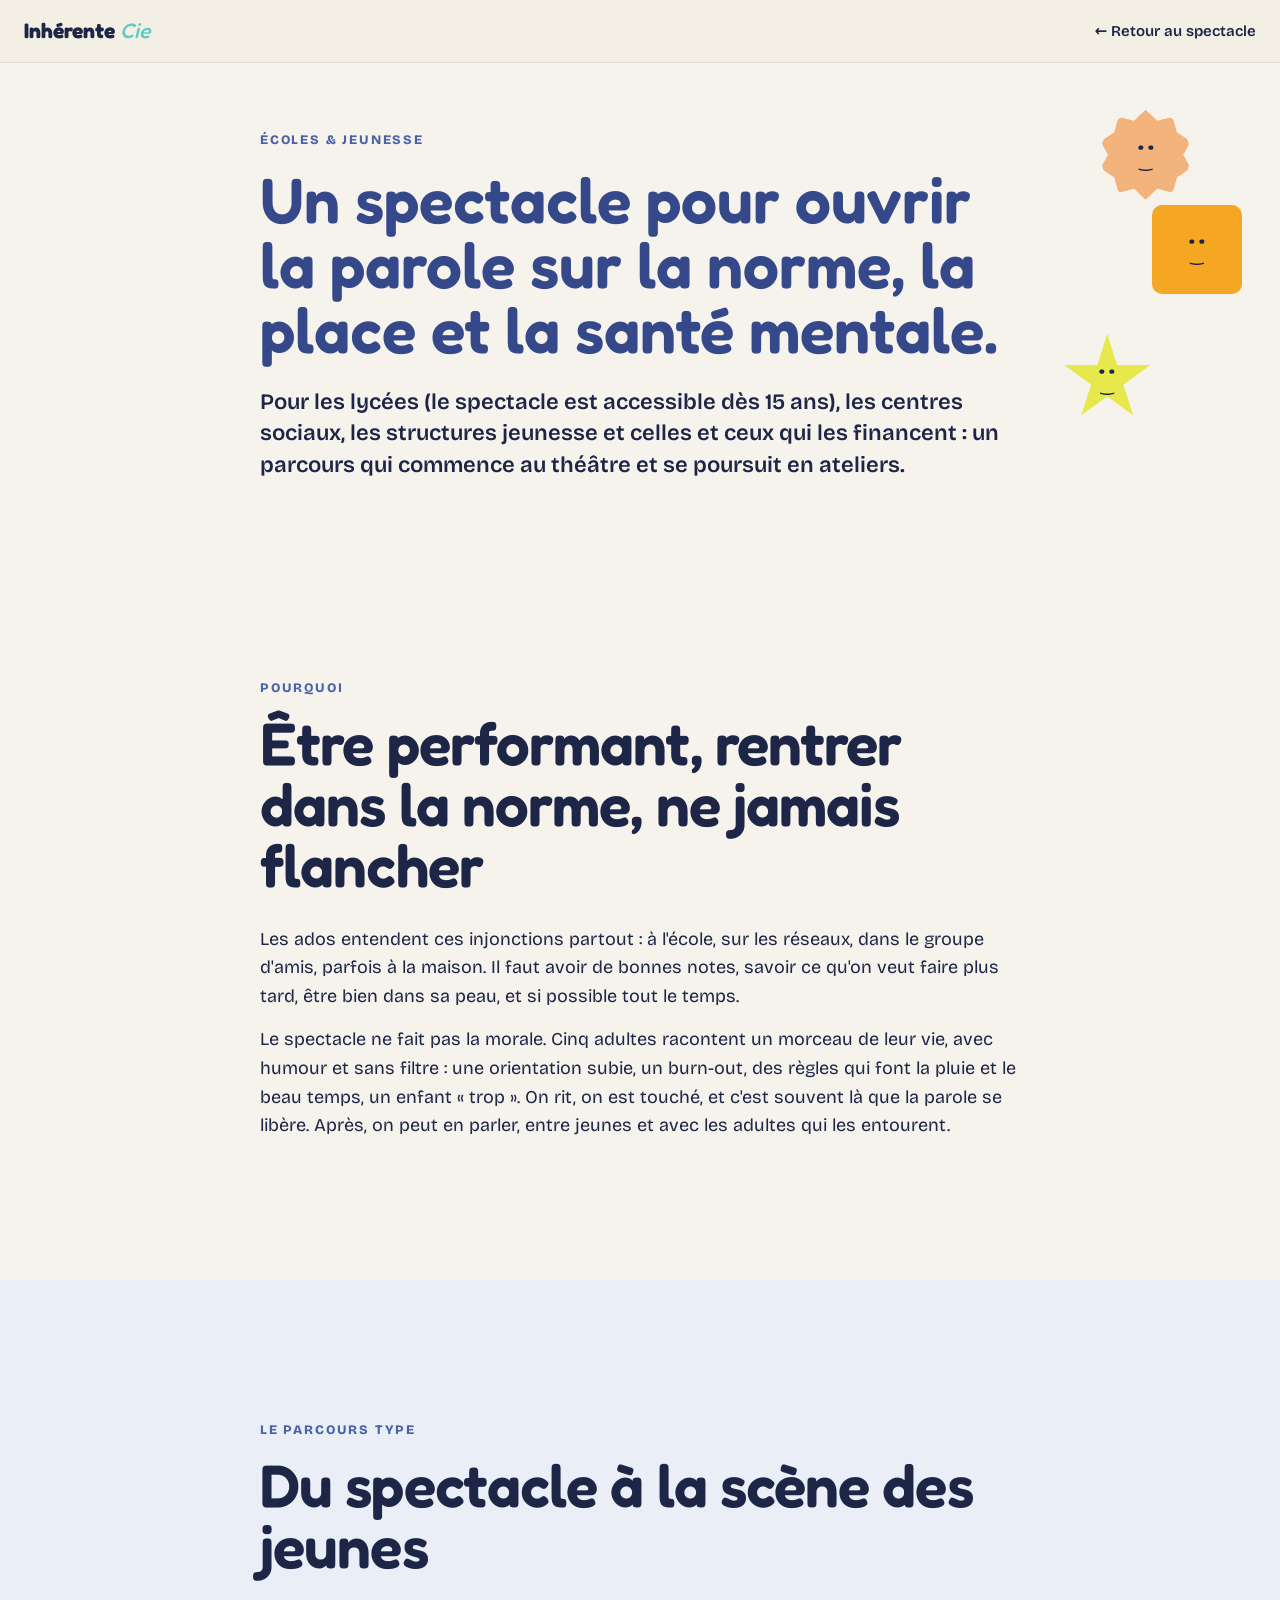
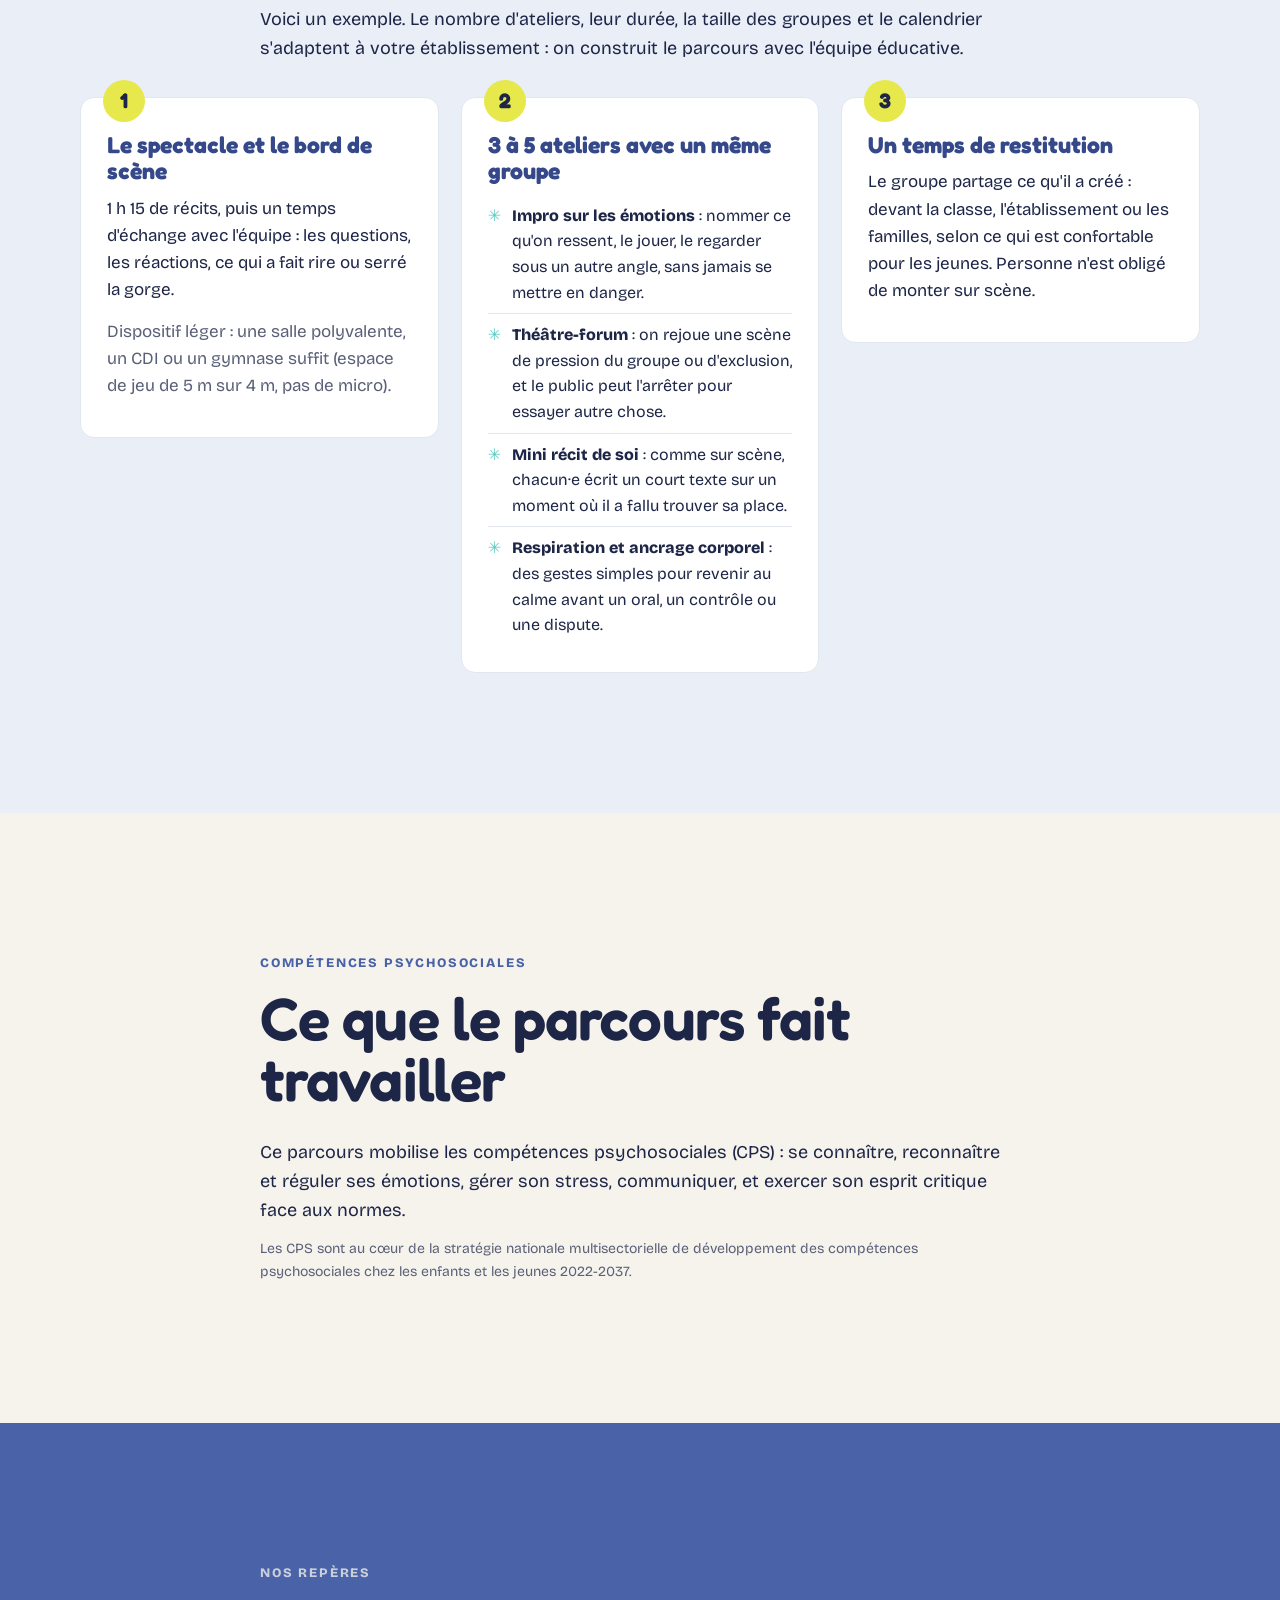
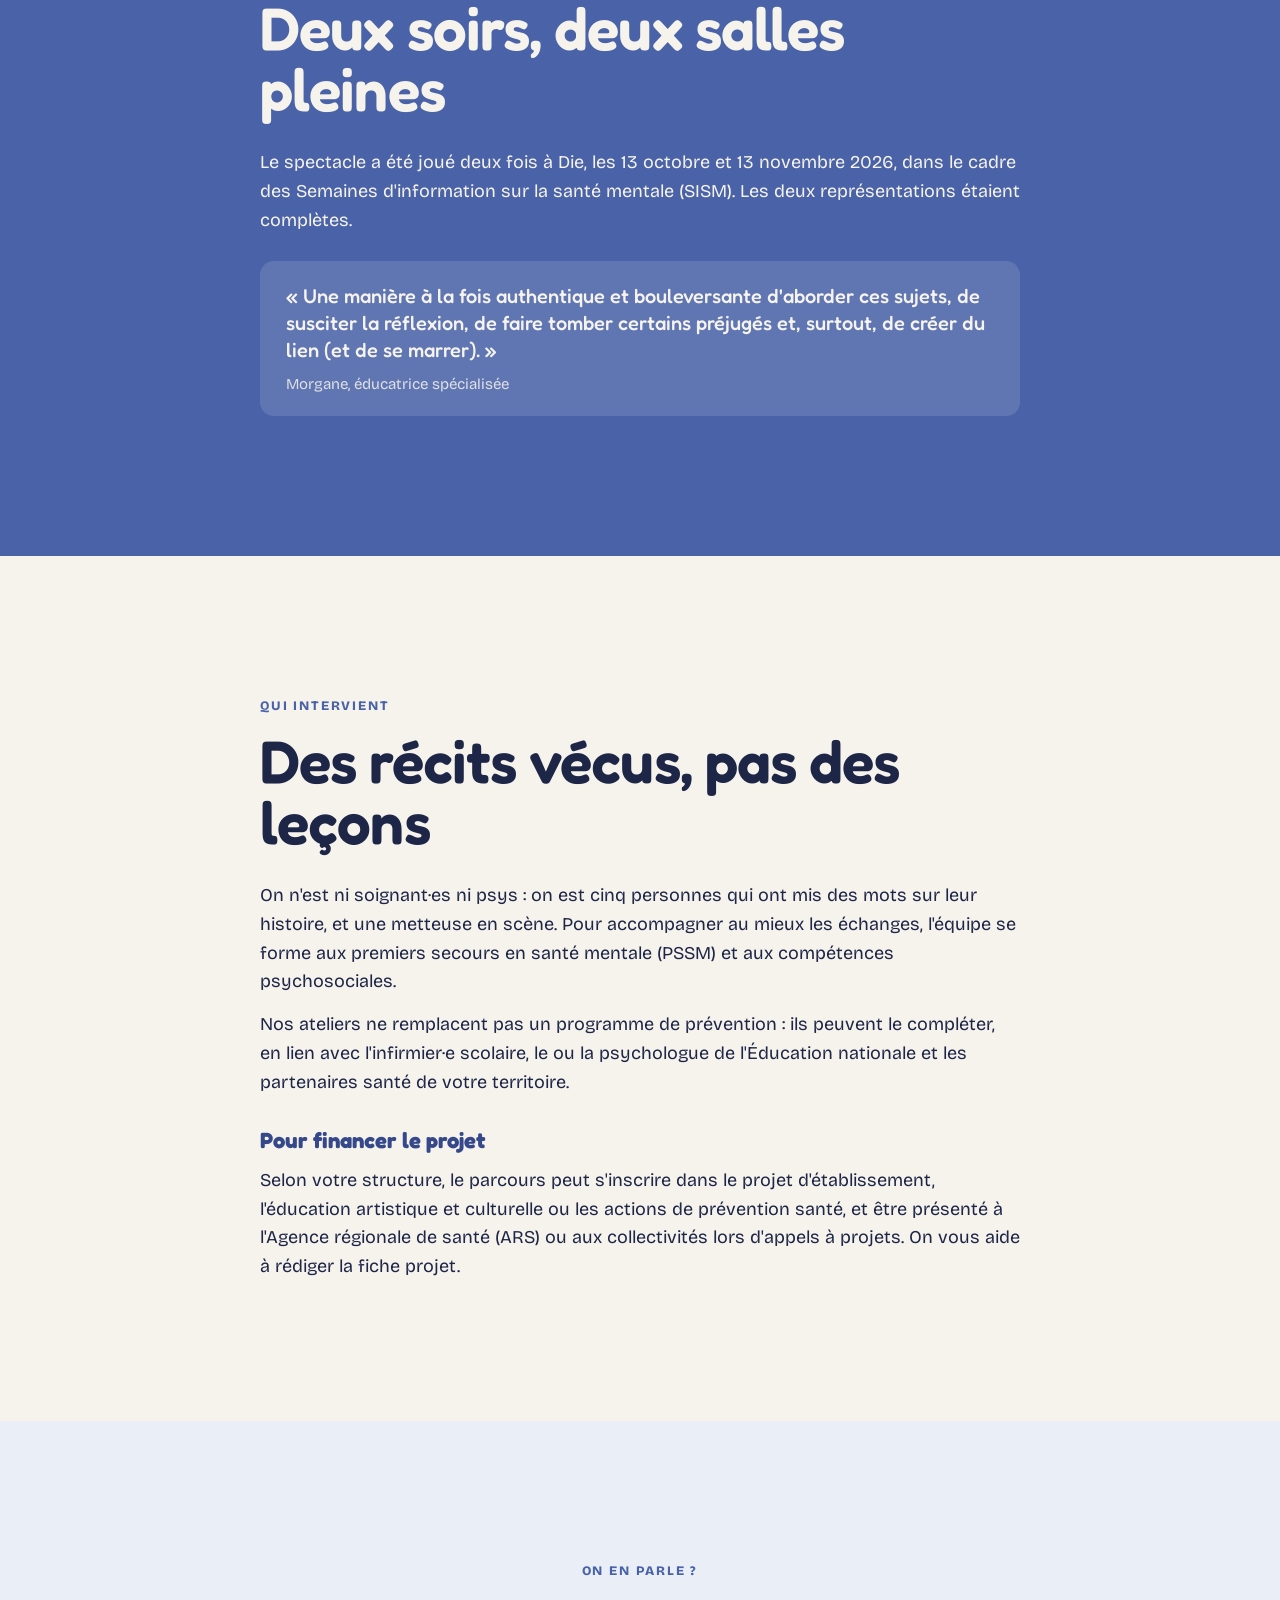
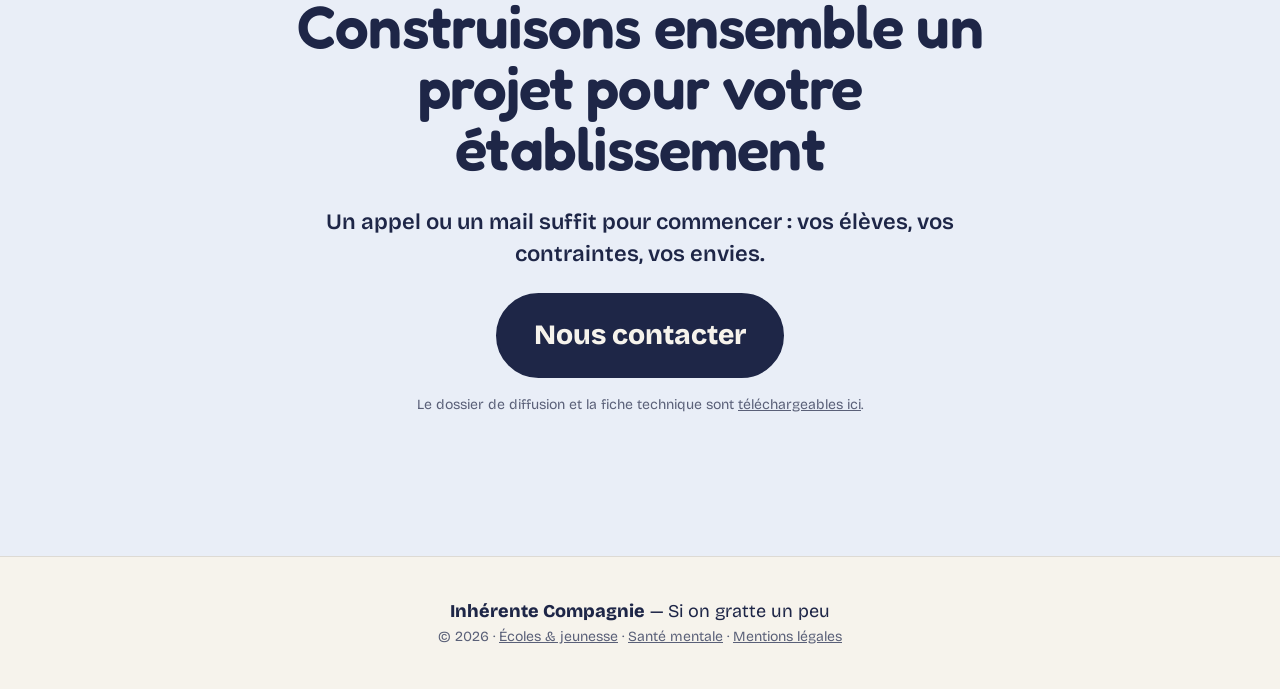
==== ecoles-jeunesse.html @ a61a8881 "Page Écoles & jeunesse : parcours spectacle + ateliers, liens dans le menu, le pied de page et la se" ====
<!DOCTYPE html>
<html lang="fr">
<head>
  <meta charset="utf-8">
  <meta name="viewport" content="width=device-width, initial-scale=1">
  <title>Écoles &amp; jeunesse : spectacle et ateliers sur la norme et la santé mentale · Si on gratte un peu</title>
  <meta name="description" content="Pour les lycées, centres sociaux et structures jeunesse : le spectacle « Si on gratte un peu » (dès 15 ans) suivi d'ateliers d'impro, de théâtre-forum, d'écriture et d'ancrage corporel, autour de la norme, de la place et de la santé mentale. Un parcours modulable qui mobilise les compétences psychosociales.">
  <link rel="canonical" href="https://si-on-gratte-un-peu.nathanael-francisco.workers.dev/ecoles-jeunesse.html">
  <meta name="theme-color" content="#34488A">
  <link rel="icon" href="favicon.svg" type="image/svg+xml">
  <meta property="og:title" content="Écoles & jeunesse : un spectacle pour ouvrir la parole">
  <meta property="og:description" content="Spectacle + ateliers pour les lycées et les structures jeunesse, autour de la norme, de la place et de la santé mentale.">
  <meta property="og:image" content="https://si-on-gratte-un-peu.nathanael-francisco.workers.dev/og-image.jpg">
  <meta property="og:type" content="article">
  <link rel="stylesheet" href="style.css">
  <script type="application/ld+json">
{
 "@context": "https://schema.org",
 "@type": "WebPage",
 "name": "Écoles & jeunesse : un spectacle pour ouvrir la parole sur la norme, la place et la santé mentale",
 "url": "https://si-on-gratte-un-peu.nathanael-francisco.workers.dev/ecoles-jeunesse.html",
 "inLanguage": "fr",
 "dateModified": "2026-11-25",
 "audience": { "@type": "EducationalAudience", "educationalRole": "Établissements scolaires, structures jeunesse" },
 "about": ["Santé mentale des jeunes", "Compétences psychosociales", "Théâtre-forum", "Éducation artistique et culturelle"],
 "publisher": { "@type": "PerformingGroup", "name": "Inhérente Compagnie", "url": "https://si-on-gratte-un-peu.nathanael-francisco.workers.dev/" },
 "isPartOf": { "@type": "WebSite", "name": "Si on gratte un peu", "url": "https://si-on-gratte-un-peu.nathanael-francisco.workers.dev/" }
}
  </script>
</head>
<body>

<header class="nav">
  <a href="index.html" class="nav__logo">Inhérente <em>Cie</em></a>
  <a href="index.html" class="nav__back">← Retour au spectacle</a>
</header>

<main class="sm">

  <section class="sm-hero ej-hero">
    <div class="shapes" aria-hidden="true">
      <span class="shape shape--flower"></span>
      <span class="shape shape--star"></span>
      <span class="shape shape--square"></span>
    </div>
    <div class="wrap narrow">
      <p class="kicker">Écoles &amp; jeunesse</p>
      <h1>Un spectacle pour ouvrir la parole sur la norme, la place et la santé mentale.</h1>
      <p class="lead">Pour les lycées (le spectacle est accessible dès 15 ans), les centres sociaux, les structures jeunesse et celles et ceux qui les financent : un parcours qui commence au théâtre et se poursuit en ateliers.</p>
    </div>
  </section>

  <!-- POURQUOI -->
  <section class="section">
    <div class="wrap narrow">
      <p class="kicker">Pourquoi</p>
      <h2>Être performant, rentrer dans la norme, ne jamais flancher</h2>
      <p>Les ados entendent ces injonctions partout : à l'école, sur les réseaux, dans le groupe d'amis, parfois à la maison. Il faut avoir de bonnes notes, savoir ce qu'on veut faire plus tard, être bien dans sa peau, et si possible tout le temps.</p>
      <p>Le spectacle ne fait pas la morale. Cinq adultes racontent un morceau de leur vie, avec humour et sans filtre : une orientation subie, un burn-out, des règles qui font la pluie et le beau temps, un enfant « trop ». On rit, on est touché, et c'est souvent là que la parole se libère. Après, on peut en parler, entre jeunes et avec les adultes qui les entourent.</p>
    </div>
  </section>

  <!-- PARCOURS -->
  <section class="section section--paper">
    <div class="wrap">
      <div class="narrow" style="margin:0 auto">
        <p class="kicker">Le parcours type</p>
        <h2>Du spectacle à la scène des jeunes</h2>
        <p>Voici un exemple. Le nombre d'ateliers, leur durée, la taille des groupes et le calendrier s'adaptent à votre établissement : on construit le parcours avec l'équipe éducative.</p>
      </div>
      <div class="ej-steps">
        <article class="sm-card ej-step">
          <span class="ej-num">1</span>
          <h3>Le spectacle et le bord de scène</h3>
          <p>1 h 15 de récits, puis un temps d'échange avec l'équipe : les questions, les réactions, ce qui a fait rire ou serré la gorge.</p>
          <p class="sm-small">Dispositif léger : une salle polyvalente, un CDI ou un gymnase suffit (espace de jeu de 5 m sur 4 m, pas de micro).</p>
        </article>
        <article class="sm-card ej-step">
          <span class="ej-num">2</span>
          <h3>3 à 5 ateliers avec un même groupe</h3>
          <ul class="ej-list">
            <li><strong>Impro sur les émotions</strong> : nommer ce qu'on ressent, le jouer, le regarder sous un autre angle, sans jamais se mettre en danger.</li>
            <li><strong>Théâtre-forum</strong> : on rejoue une scène de pression du groupe ou d'exclusion, et le public peut l'arrêter pour essayer autre chose.</li>
            <li><strong>Mini récit de soi</strong> : comme sur scène, chacun·e écrit un court texte sur un moment où il a fallu trouver sa place.</li>
            <li><strong>Respiration et ancrage corporel</strong> : des gestes simples pour revenir au calme avant un oral, un contrôle ou une dispute.</li>
          </ul>
        </article>
        <article class="sm-card ej-step">
          <span class="ej-num">3</span>
          <h3>Un temps de restitution</h3>
          <p>Le groupe partage ce qu'il a créé : devant la classe, l'établissement ou les familles, selon ce qui est confortable pour les jeunes. Personne n'est obligé de monter sur scène.</p>
        </article>
      </div>
    </div>
  </section>

  <!-- CPS -->
  <section class="section">
    <div class="wrap narrow">
      <p class="kicker">Compétences psychosociales</p>
      <h2>Ce que le parcours fait travailler</h2>
      <p>Ce parcours mobilise les compétences psychosociales (CPS) : se connaître, reconnaître et réguler ses émotions, gérer son stress, communiquer, et exercer son esprit critique face aux normes.</p>
      <p class="sm-small">Les CPS sont au cœur de la stratégie nationale multisectorielle de développement des compétences psychosociales chez les enfants et les jeunes 2022-2037.</p>
    </div>
  </section>

  <!-- REPÈRES -->
  <section class="section section--blue">
    <div class="wrap narrow">
      <p class="kicker">Nos repères</p>
      <h2>Deux soirs, deux salles pleines</h2>
      <p>Le spectacle a été joué deux fois à Die, les 13 octobre et 13 novembre 2026, dans le cadre des Semaines d'information sur la santé mentale (SISM). Les deux représentations étaient complètes.</p>
      <blockquote class="ej-quote">« Une manière à la fois authentique et bouleversante d'aborder ces sujets, de susciter la réflexion, de faire tomber certains préjugés et, surtout, de créer du lien (et de se marrer). »<cite>Morgane, éducatrice spécialisée</cite></blockquote>
    </div>
  </section>

  <!-- ÉQUIPE / FORMATIONS -->
  <section class="section">
    <div class="wrap narrow">
      <p class="kicker">Qui intervient</p>
      <h2>Des récits vécus, pas des leçons</h2>
      <p>On n'est ni soignant·es ni psys : on est cinq personnes qui ont mis des mots sur leur histoire, et une metteuse en scène. Pour accompagner au mieux les échanges, l'équipe se forme aux premiers secours en santé mentale (PSSM) et aux compétences psychosociales.</p>
      <p>Nos ateliers ne remplacent pas un programme de prévention : ils peuvent le compléter, en lien avec l'infirmier·e scolaire, le ou la psychologue de l'Éducation nationale et les partenaires santé de votre territoire.</p>
      <h3 class="ej-h3">Pour financer le projet</h3>
      <p>Selon votre structure, le parcours peut s'inscrire dans le projet d'établissement, l'éducation artistique et culturelle ou les actions de prévention santé, et être présenté à l'Agence régionale de santé (ARS) ou aux collectivités lors d'appels à projets. On vous aide à rédiger la fiche projet.</p>
    </div>
  </section>

  <!-- CTA -->
  <section class="section section--paper">
    <div class="wrap narrow center">
      <p class="kicker">On en parle ?</p>
      <h2>Construisons ensemble un projet pour votre établissement</h2>
      <p class="lead">Un appel ou un mail suffit pour commencer : vos élèves, vos contraintes, vos envies.</p>
      <a class="btn btn--big" href="index.html#contact">Nous contacter</a>
      <p class="sm-small">Le dossier de diffusion et la fiche technique sont <a href="index.html#pros">téléchargeables ici</a>.</p>
    </div>
  </section>

</main>

<footer class="footer">
  <p><strong>Inhérente Compagnie</strong> — Si on gratte un peu</p>
  <p class="footer__small">© 2026 · <a href="ecoles-jeunesse.html">Écoles &amp; jeunesse</a> · <a href="sante-mentale.html">Santé mentale</a> · <a href="mentions-legales.html">Mentions légales</a></p>
</footer>
<!-- Cloudflare Web Analytics --><script type='module' src='https://static.cloudflareinsights.com/beacon.min.js' data-cf-beacon='{"token": "e9c5924e8b8c4d1e94baeeb51bc5abc8"}'></script><!-- End Cloudflare Web Analytics -->
</body>
</html>
---- style.css ----
@font-face { font-family: "Fredoka"; src: url("fonts/fredoka-latin-500-normal.woff2") format("woff2"); font-weight: 500; font-display: swap; }
@font-face { font-family: "Fredoka"; src: url("fonts/fredoka-latin-600-normal.woff2") format("woff2"); font-weight: 600; font-display: swap; }
@font-face { font-family: "Fredoka"; src: url("fonts/fredoka-latin-700-normal.woff2") format("woff2"); font-weight: 700; font-display: swap; }
@font-face { font-family: "Bricolage Grotesque"; src: url("fonts/bricolage-grotesque-latin-400-normal.woff2") format("woff2"); font-weight: 400; font-display: swap; }
@font-face { font-family: "Bricolage Grotesque"; src: url("fonts/bricolage-grotesque-latin-600-normal.woff2") format("woff2"); font-weight: 600; font-display: swap; }
@font-face { font-family: "Bricolage Grotesque"; src: url("fonts/bricolage-grotesque-latin-800-normal.woff2") format("woff2"); font-weight: 800; font-display: swap; }

:root {
  --paper: #F6F3EC;
  --paper-2: #E9EEF7;
  --ink: #1E2647;
  --blue: #4A63A8;
  --blue-deep: #34488A;
  --teal: #5ECBC2;
  --yellow: #E6E84C;
  --muted: #5a6078;
  --display: "Fredoka", "Bricolage Grotesque", system-ui, sans-serif;
  --body: "Bricolage Grotesque", system-ui, sans-serif;
  --radius: 14px;
}

* { box-sizing: border-box; margin: 0; padding: 0; }
html { scroll-behavior: smooth; }
body {
  font-family: var(--body);
  background: var(--paper);
  color: var(--ink);
  font-size: 18px;
  line-height: 1.6;
  -webkit-font-smoothing: antialiased;
}
img { max-width: 100%; display: block; }
a { color: inherit; }

/* NAV */
.nav {
  position: fixed; inset: 0 0 auto 0; z-index: 50;
  display: flex; align-items: center; justify-content: space-between;
  padding: 14px 24px;
  background: rgba(243, 238, 228, .88);
  backdrop-filter: blur(10px);
  border-bottom: 1px solid rgba(23, 22, 20, .08);
}
.nav__logo { font-family: var(--display); font-weight: 700; font-size: 21px; text-decoration: none; }
.nav__logo em { font-weight: 500; color: var(--teal); }
.nav__links { display: flex; gap: 22px; }
.nav__links a { text-decoration: none; font-weight: 600; font-size: 15px; white-space: nowrap; }
.nav__links a:hover { color: var(--blue); }
.nav__toggle { display: none; background: none; border: 1.5px solid var(--ink); border-radius: 99px; padding: 6px 14px; font: 600 14px var(--body); }

@media (max-width: 1180px) {
  .nav__toggle { display: block; }
  .nav__links {
    position: absolute; top: 100%; left: 0; right: 0;
    flex-direction: column; gap: 0;
    background: var(--paper); border-bottom: 1px solid rgba(0,0,0,.1);
    display: none;
  }
  .nav__links.open { display: flex; }
  .nav__links a { padding: 14px 24px; border-top: 1px solid rgba(0,0,0,.06); }
}

/* HERO */
.hero {
  position: relative; height: 100svh; min-height: 600px;
  overflow: hidden; background: var(--blue-deep); color: #fff;
  touch-action: pan-y;
}
.hero__reveal {
  position: absolute; inset: 0;
  display: grid; grid-template-columns: repeat(2, 1fr); align-content: start; gap: 3vh 4vw;
  padding: calc(64px + 5vh) 6vw 0;
  background: var(--blue-deep);
}
.hero__reveal p {
  font-family: var(--display); font-weight: 600;
  font-size: clamp(18px, 2.6vw, 34px); line-height: 1.1; color: var(--yellow);
}
.hero__reveal p:nth-child(2) { color: var(--teal); }
.hero__reveal p:nth-child(3) { color: #F3B37D; }
.hero__reveal p:nth-child(4) { color: #E79BC9; }
.hero__reveal p:nth-child(even) { text-align: right; }
.hero__scratch { position: absolute; inset: 0; width: 100%; height: 100%; cursor: crosshair; }
.hero__title { position: absolute; left: 6vw; right: 6vw; bottom: 7vh; pointer-events: none; }
@media (max-width: 700px) { .hero__reveal { grid-template-columns: 1fr; gap: 10px; } .hero__reveal p:nth-child(even) { text-align: left; } .hero__reveal p:nth-child(n+3) { display: none; } }
.hero__kicker { font-family: var(--display); font-weight: 600; font-size: clamp(30px, 4.5vw, 56px); color: var(--teal); line-height: 1; display: flex; flex-wrap: wrap; align-items: end; gap: 6px 18px; }
.hero__kicker small { font-family: var(--body); font-weight: 600; font-size: 15px; color: var(--teal); opacity: .9; padding-bottom: 6px; }
.hero__title h1 {
  font-family: var(--display); font-weight: 700; color: #fff;
  font-size: clamp(60px, 11vw, 170px); line-height: .92; letter-spacing: .01em; text-transform: uppercase;
  margin: 10px 0 22px;
}
.hero__date {
  pointer-events: auto; display: inline-block; text-decoration: none;
  font-family: var(--display); font-weight: 600; font-size: clamp(18px, 2.4vw, 28px);
  color: var(--blue-deep); background: var(--yellow); padding: 8px 18px; border-radius: 10px;
  transform: rotate(-2deg);
}
.hero__hint { margin-top: 20px; font-weight: 600; font-size: 15px; color: var(--yellow); }
.hero.scratched .hero__hint { opacity: 0; transition: opacity .6s; }

/* Petites formes à visage (clin d'œil au flyer) */
.shapes { position: absolute; inset: 0; pointer-events: none; }
.shape { position: absolute; width: clamp(48px, 7vw, 96px); aspect-ratio: 1; animation: bob 5s ease-in-out infinite; }
.shape::after { /* visage */
  content: "• •\A ‿"; white-space: pre; position: absolute; inset: 0;
  display: grid; place-items: center; text-align: center;
  font: 700 clamp(10px, 1.3vw, 16px)/1 var(--body); color: var(--ink);
}
.shape--flower { top: 14%; right: 10%; background: #F3B37D; border-radius: 50%; box-shadow: 0 0 0 6px #F3B37D inset; clip-path: polygon(50% 0, 63% 12%, 80% 8%, 85% 25%, 100% 35%, 92% 50%, 100% 65%, 85% 75%, 80% 92%, 63% 88%, 50% 100%, 37% 88%, 20% 92%, 15% 75%, 0 65%, 8% 50%, 0 35%, 15% 25%, 20% 8%, 37% 12%); }
.shape--star { top: 34%; right: 26%; background: #E6E84C; clip-path: polygon(50% 0, 61% 35%, 98% 35%, 68% 57%, 79% 91%, 50% 70%, 21% 91%, 32% 57%, 2% 35%, 39% 35%); animation-delay: -1s; }
.shape--tri { top: 20%; left: 46%; background: #CBB89A; clip-path: polygon(50% 0, 100% 100%, 0 100%); animation-delay: -2s; }
.shape--tri::after { padding-top: 30%; }
.shape--square { top: 52%; right: 8%; background: #F5A623; border-radius: 10px; animation-delay: -3s; }
.shape--moon { top: 60%; right: 40%; background: #4BA6E0; border-radius: 0 999px 999px 0; width: clamp(28px, 4vw, 54px); animation-delay: -4s; }
@keyframes bob { 0%,100% { transform: translateY(0) rotate(0); } 50% { transform: translateY(-10px) rotate(4deg); } }
@media (max-width: 700px) { .shape--tri, .shape--moon { display: none; } .shape--star { top: 30%; right: 12%; } .shape--flower { top: 12%; right: 6%; } .shape--square { top: 22%; right: 34%; } }

/* SECTIONS */
.section { padding: clamp(72px, 12vw, 140px) 24px; }
.section--tight { padding: 0 24px; }
.section--ink { background: var(--ink); color: var(--paper); }
.section--paper { background: var(--paper-2); }
.section--blue { background: var(--blue); color: var(--paper); }
.wrap { max-width: 1120px; margin: 0 auto; }
.narrow { max-width: 760px; }
.center { text-align: center; }
.two-col { display: grid; grid-template-columns: 1fr 1.3fr; gap: 6vw; }
@media (max-width: 820px) { .two-col { grid-template-columns: 1fr; gap: 28px; } }

.kicker {
  font-size: 13px; font-weight: 800; letter-spacing: .14em; text-transform: uppercase;
  color: var(--blue); margin-bottom: 14px;
}
.section--ink .kicker { color: var(--teal); }
.section--blue .kicker { color: var(--paper); opacity: .75; }
h2 {
  font-family: var(--display); font-weight: 600;
  font-size: clamp(34px, 5vw, 60px); line-height: 1.02; letter-spacing: -.015em;
  margin-bottom: 28px;
}
.prose p { margin-bottom: 18px; }
.lead { font-size: 22px; line-height: 1.45; font-weight: 600; }
.statement { font-family: var(--display); font-weight: 500; font-size: clamp(22px, 2.6vw, 32px); line-height: 1.35; }

.facts { display: grid; grid-template-columns: repeat(3, 1fr); gap: 16px; margin-top: 32px; border-top: 1.5px solid var(--ink); padding-top: 20px; }
.facts dt { font-size: 13px; text-transform: uppercase; letter-spacing: .1em; color: var(--muted); }
.facts dd { font-weight: 600; }
@media (max-width: 560px) { .facts { grid-template-columns: 1fr; } }

/* CARDS */
.cards { display: grid; grid-template-columns: repeat(auto-fill, minmax(200px, 1fr)); gap: 24px; }
@media (max-width: 560px) { .cards { grid-template-columns: 1fr 1fr; gap: 16px; } .card h3 { font-size: 22px; } }
.card h3 { font-family: var(--display); font-weight: 600; font-size: 28px; margin-top: 14px; }
.equipe__lead { max-width: 720px; margin-bottom: 36px; }
.card__sub { font-size: 14px; color: var(--muted); margin: -4px 0 8px; }
.card h3 small { display: block; font-family: var(--body); font-size: 14px; font-weight: 600; color: var(--muted); }
.card__role { font-weight: 800; font-size: 14px; text-transform: uppercase; letter-spacing: .08em; color: var(--blue); margin-bottom: 8px; }
.card p:last-child { font-size: 16px; color: var(--muted); }
.card__img {
  aspect-ratio: 3/4; border-radius: var(--radius);
  background: var(--tone);
  display: grid; place-items: center; color: rgba(255,255,255,.6); font-size: 14px;
  overflow: hidden;
}
.card__img img { width: 100%; height: 100%; object-fit: cover; }
.card--eva .card__img { background: linear-gradient(160deg, var(--tone), var(--blue)); }

/* GALLERY */
.gallery { display: grid; grid-template-columns: 2fr 1fr 1fr; grid-template-rows: 260px 260px; gap: 12px; max-width: 1320px; margin: 0 auto; }
.gallery figure { background: var(--tone); border-radius: var(--radius); display: grid; place-items: center; color: rgba(255,255,255,.6); font-size: 14px; overflow: hidden; }
.gallery figure img { width: 100%; height: 100%; object-fit: cover; }
.gallery figure:first-child { grid-row: span 2; }
.gallery figure:last-child { grid-column: span 2; }
@media (max-width: 700px) {
  .gallery { grid-template-columns: 1fr 1fr; grid-template-rows: 220px 160px 160px; }
  .gallery figure:first-child { grid-row: auto; grid-column: span 2; }
  .gallery figure:last-child { grid-column: span 2; }
}

/* DATES */
.dates { list-style: none; border-top: 1.5px solid var(--ink); }
.dates li { display: grid; grid-template-columns: 180px 1fr auto; align-items: center; gap: 16px; padding: 22px 0; border-bottom: 1.5px solid var(--ink); }
.dates time { font-family: var(--display); font-weight: 600; font-size: 22px; line-height: 1.2; }
.dates time small, .dates__place small { display: block; font-family: var(--body); font-size: 14px; font-weight: 600; color: var(--muted); }
.dates--past { opacity: .55; }
.tag { font-family: var(--display); font-weight: 600; border: 2px solid var(--ink); padding: 4px 12px; border-radius: 6px; transform: rotate(-3deg); display: inline-block; }
.dates__note { margin-top: 20px; font-size: 15px; color: var(--muted); }
@media (max-width: 620px) { .dates li { grid-template-columns: 1fr; gap: 6px; } .dates .btn { justify-self: start; } }

/* LISTS & BUTTONS */
.checklist { list-style: none; margin: 8px 0 28px; }
.checklist li { padding: 10px 0 10px 30px; position: relative; border-bottom: 1px solid currentColor; border-color: rgba(127,127,127,.25); }
.checklist li::before { content: "✳"; position: absolute; left: 0; color: var(--teal); }
.section--blue .checklist li::before { color: var(--yellow); }

.btn {
  display: inline-block; text-decoration: none; font-weight: 800;
  padding: 14px 26px; border-radius: 99px;
  background: var(--ink); color: var(--paper); border: 2px solid var(--ink);
  transition: transform .15s, background .15s;
}
.btn:hover { transform: translateY(-2px); background: var(--blue); border-color: var(--blue); }
.btn--ghost { background: transparent; color: var(--ink); }
.btn--light { background: var(--paper); color: var(--blue); border-color: var(--paper); }
.btn--light:hover { background: var(--ink); color: var(--paper); border-color: var(--ink); }
.btn--small { padding: 9px 18px; font-size: 15px; }
.btn--big { font-size: clamp(18px, 3vw, 28px); padding: 18px 36px; margin-top: 12px; }
.btn-row { display: flex; gap: 12px; flex-wrap: wrap; }

/* À COMPLÉTER — à supprimer quand le contenu est prêt */
.todo { background: #FFE65C; color: var(--ink); font-size: 12px; font-weight: 800; padding: 1px 6px; border-radius: 4px; text-transform: uppercase; letter-spacing: .05em; vertical-align: middle; }
.todo-block { margin-top: 24px; display: inline-block; background: #FFE65C; color: var(--ink); font-size: 14px; font-weight: 600; padding: 6px 12px; border-radius: 6px; }

/* FOOTER */
.footer { padding: 40px 24px; text-align: center; border-top: 1px solid rgba(0,0,0,.1); }
.footer__small { font-size: 14px; color: var(--muted); }

@media (prefers-reduced-motion: reduce) { html { scroll-behavior: auto; } .btn { transition: none; } }

/* Page mentions légales */
.nav__back { text-decoration: none; font-weight: 600; font-size: 15px; }
.nav__back:hover { color: var(--blue); }
.legal { padding-top: 120px; }
.legal h3 { font-family: var(--display); font-weight: 600; font-size: 22px; margin: 32px 0 10px; color: var(--blue-deep); }
.legal p { margin-bottom: 12px; }
.footer a { color: inherit; }

/* FAQ */
.faq { border-bottom: 1.5px solid var(--ink); padding: 18px 0; }
.faq:first-of-type { border-top: 1.5px solid var(--ink); }
.faq summary { font-family: var(--display); font-weight: 600; font-size: 20px; cursor: pointer; list-style: none; display: flex; justify-content: space-between; gap: 16px; }
.faq summary::-webkit-details-marker { display: none; }
.faq summary::after { content: "+"; color: var(--blue); font-size: 26px; line-height: 1; }
.faq[open] summary::after { content: "–"; }
.faq p { margin-top: 10px; color: var(--muted); }

/* Galerie : photo principale pleine largeur */
.gallery { grid-template-columns: repeat(3, 1fr); grid-template-rows: auto 200px; }
.gallery figure:first-child, .gallery figure:last-child { grid-row: auto; grid-column: auto; }
.gallery .gallery__main { grid-column: 1 / -1; aspect-ratio: 16 / 9; background: var(--ink); }
.gallery .gallery__main img { width: 100%; height: 100%; object-fit: cover; }
@media (max-width: 700px) { .gallery { grid-template-columns: 1fr 1fr 1fr; grid-template-rows: auto 110px; } .gallery figure:first-child { grid-column: 1 / -1; } }

/* Verbatims */
.avis__lead { margin-bottom: 36px; max-width: 720px; }
.quotes { columns: 3 280px; column-gap: 24px; }
.quote { break-inside: avoid; margin: 0 0 24px; padding: 26px 24px; border-radius: var(--radius); background: var(--paper-2); position: relative; }
.quote:nth-child(3n+1) { background: #E8F7F5; }
.quote:nth-child(3n+2) { background: #FBF9D9; }
.quote blockquote { font-family: var(--display); font-weight: 500; font-size: 20px; line-height: 1.35; color: var(--ink); }
.quote figcaption { margin-top: 14px; font-size: 14px; font-weight: 600; color: var(--blue); }

/* Page santé mentale */
.sm-hero { padding: 130px 24px 40px; }
.sm-hero h1 { font-family: var(--display); font-weight: 600; font-size: clamp(36px, 6vw, 64px); line-height: 1.02; margin-bottom: 24px; color: var(--blue-deep); }
.sm-hero p { margin-bottom: 16px; }
.sm-urgent { background: var(--blue-deep); color: #fff; border-radius: var(--radius); padding: 28px; margin: 10px 0 40px; }
.sm-urgent h2 { font-size: 26px; margin-bottom: 14px; color: var(--yellow); }
.sm-urgent ul { list-style: none; }
.sm-urgent li { padding: 8px 0; border-top: 1px solid rgba(255,255,255,.15); }
.sm-urgent a { color: var(--yellow); text-decoration: none; }
.sm-toc { padding: 0 24px 30px; }
.sm-toc ul { list-style: none; display: flex; flex-wrap: wrap; gap: 8px; }
.sm-toc a { display: inline-block; text-decoration: none; font-weight: 600; font-size: 14px; padding: 6px 12px; border-radius: 99px; background: var(--paper-2); }
.sm-toc a:hover { background: var(--blue); color: #fff; }
.sm-cards { display: grid; grid-template-columns: repeat(auto-fill, minmax(320px, 1fr)); gap: 22px; align-items: start; padding: 10px 24px 80px; }
.sm-card { background: #fff; border-radius: var(--radius); padding: 26px; border: 1.5px solid #E2E6F0; scroll-margin-top: 90px; }
.sm-card h2 { font-size: 26px; margin-bottom: 8px; color: var(--blue-deep); }
.sm-card p { margin-bottom: 12px; font-size: 17px; }
.sm-tag { display: inline-block; font-size: 13px !important; font-weight: 700; color: var(--blue-deep); background: #FBF9D9; padding: 3px 10px; border-radius: 6px; }
.sm-more { font-size: 15px !important; color: var(--muted); border-top: 1px solid #E2E6F0; padding-top: 12px; margin-top: 4px; }
.sm-small { font-size: 14px; color: var(--muted); margin-top: 16px; }
.section--blue .checklist a { color: var(--yellow); }
#aide, #diois, #ecouter { scroll-margin-top: 70px; }
/* Teaser accueil */
.sm-teaser { background: var(--blue-deep); color: #fff; border-radius: var(--radius); padding: 34px; display: grid; grid-template-columns: 1.4fr 1fr; gap: 24px; align-items: center; }
.sm-teaser h2 { color: #fff; margin-bottom: 12px; }
.sm-teaser p { color: #E9EEF7; }
.sm-teaser .btn { background: var(--yellow); color: var(--blue-deep); border-color: var(--yellow); justify-self: start; }
@media (max-width: 700px) { .sm-teaser { grid-template-columns: 1fr; } .sm-cards { grid-template-columns: 1fr; } }

.card__link { display: inline-block; margin-top: 6px; font-size: 14px; font-weight: 700; color: var(--blue); text-decoration: none; }
.card__link:hover { text-decoration: underline; }

/* Espacements (retours mobile) */
p + .btn, p + .btn-row, .lead + .btn, ul + .btn, .checklist + .btn { margin-top: 22px; }
.center .btn { margin-top: 22px; }
.sm-teaser-wrap { padding-top: 60px; padding-bottom: 48px; }
.sm-tag--hors { background: #EAF0FB; color: var(--muted); }
@media (max-width: 700px) { .sm-teaser { padding: 26px; } .section { padding-left: 20px; padding-right: 20px; } }
/* Mobile : cartes des voix sur une colonne, étiquettes compactes */
.dates .tag { justify-self: start; }
@media (max-width: 560px) {
  .cards { grid-template-columns: 1fr; gap: 32px; }
  .card__img { aspect-ratio: 4 / 3; }
  .card h3 { font-size: 26px; }
}

/* Page Écoles & jeunesse */
.ej-hero { position: relative; overflow: hidden; }
.ej-hero .shape--flower { top: 110px; right: 7%; }
.ej-hero .shape--star { top: 62%; right: 10%; }
.ej-hero .shape--square { top: 38%; right: 3%; }
@media (max-width: 1240px) { .ej-hero .shape--square, .ej-hero .shape--star { display: none; } }
.ej-hero .wrap { position: relative; z-index: 1; }
@media (max-width: 900px) { .ej-hero .shape { opacity: .35; } }
@media (max-width: 700px) { .ej-hero .shape--square, .ej-hero .shape--star { display: none; } .ej-hero .shape--flower { top: 84px; right: 4%; } }
.ej-steps { display: grid; grid-template-columns: repeat(3, 1fr); gap: 22px; margin-top: 34px; align-items: start; }
@media (max-width: 960px) { .ej-steps { grid-template-columns: 1fr; max-width: 720px; margin-left: auto; margin-right: auto; } }
.ej-step { position: relative; padding-top: 34px; }
.ej-step h3 { font-family: var(--display); font-size: 23px; line-height: 1.15; color: var(--blue-deep); margin-bottom: 10px; }
.ej-num { position: absolute; top: -18px; left: 22px; width: 42px; height: 42px; border-radius: 50%; background: var(--yellow); color: var(--ink);
          display: grid; place-items: center; font-family: var(--display); font-weight: 700; font-size: 21px; }
.ej-list { list-style: none; }
.ej-list li { position: relative; padding: 8px 0 8px 24px; font-size: 16px; border-bottom: 1px solid #E2E6F0; }
.ej-list li:last-child { border-bottom: 0; }
.ej-list li::before { content: "✳"; position: absolute; left: 0; color: var(--teal); }
.ej-quote { margin-top: 26px; padding: 22px 26px; border-radius: var(--radius); background: rgba(255,255,255,.12); font-family: var(--display); font-size: 20px; line-height: 1.35; }
.ej-quote cite { display: block; margin-top: 10px; font-family: var(--body); font-style: normal; font-size: 15px; opacity: .85; }
.ej-h3 { font-family: var(--display); font-size: 22px; color: var(--blue-deep); margin: 26px 0 8px; }

.sm .section p + p { margin-top: 14px; }
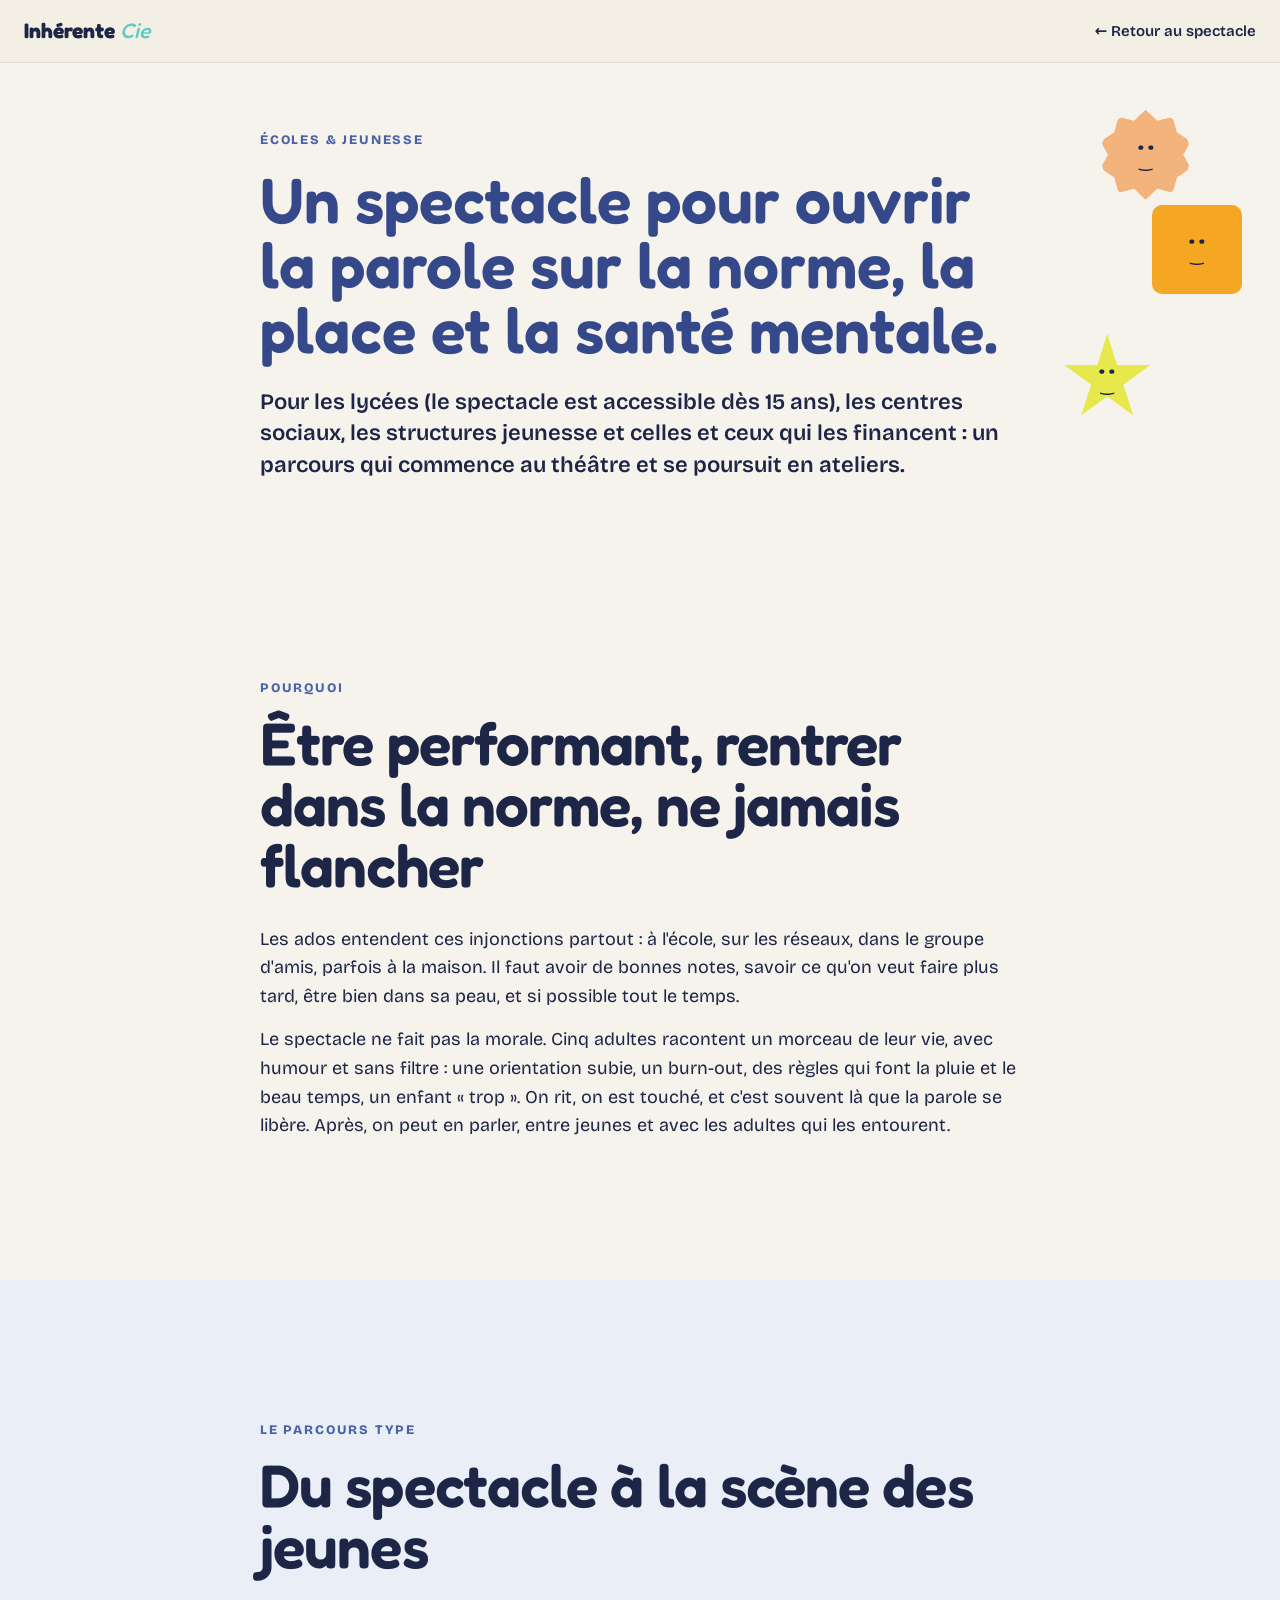
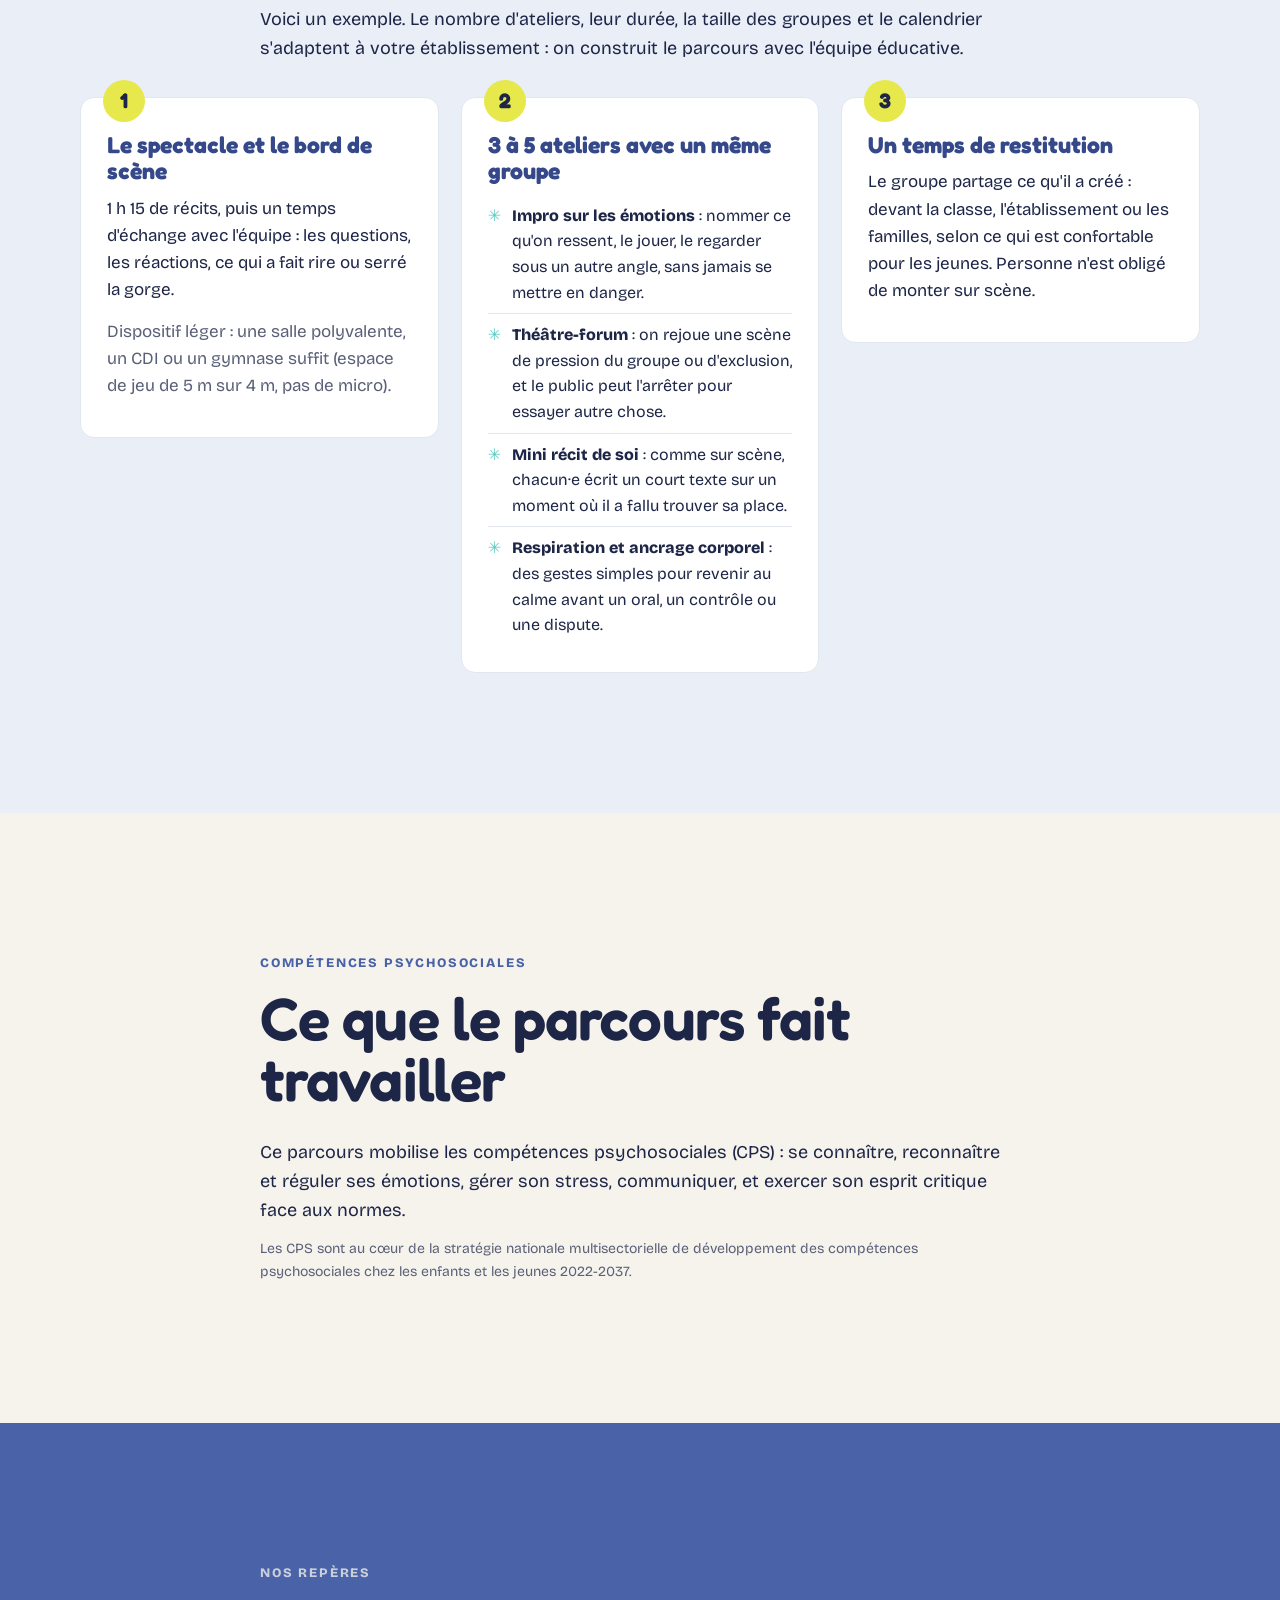
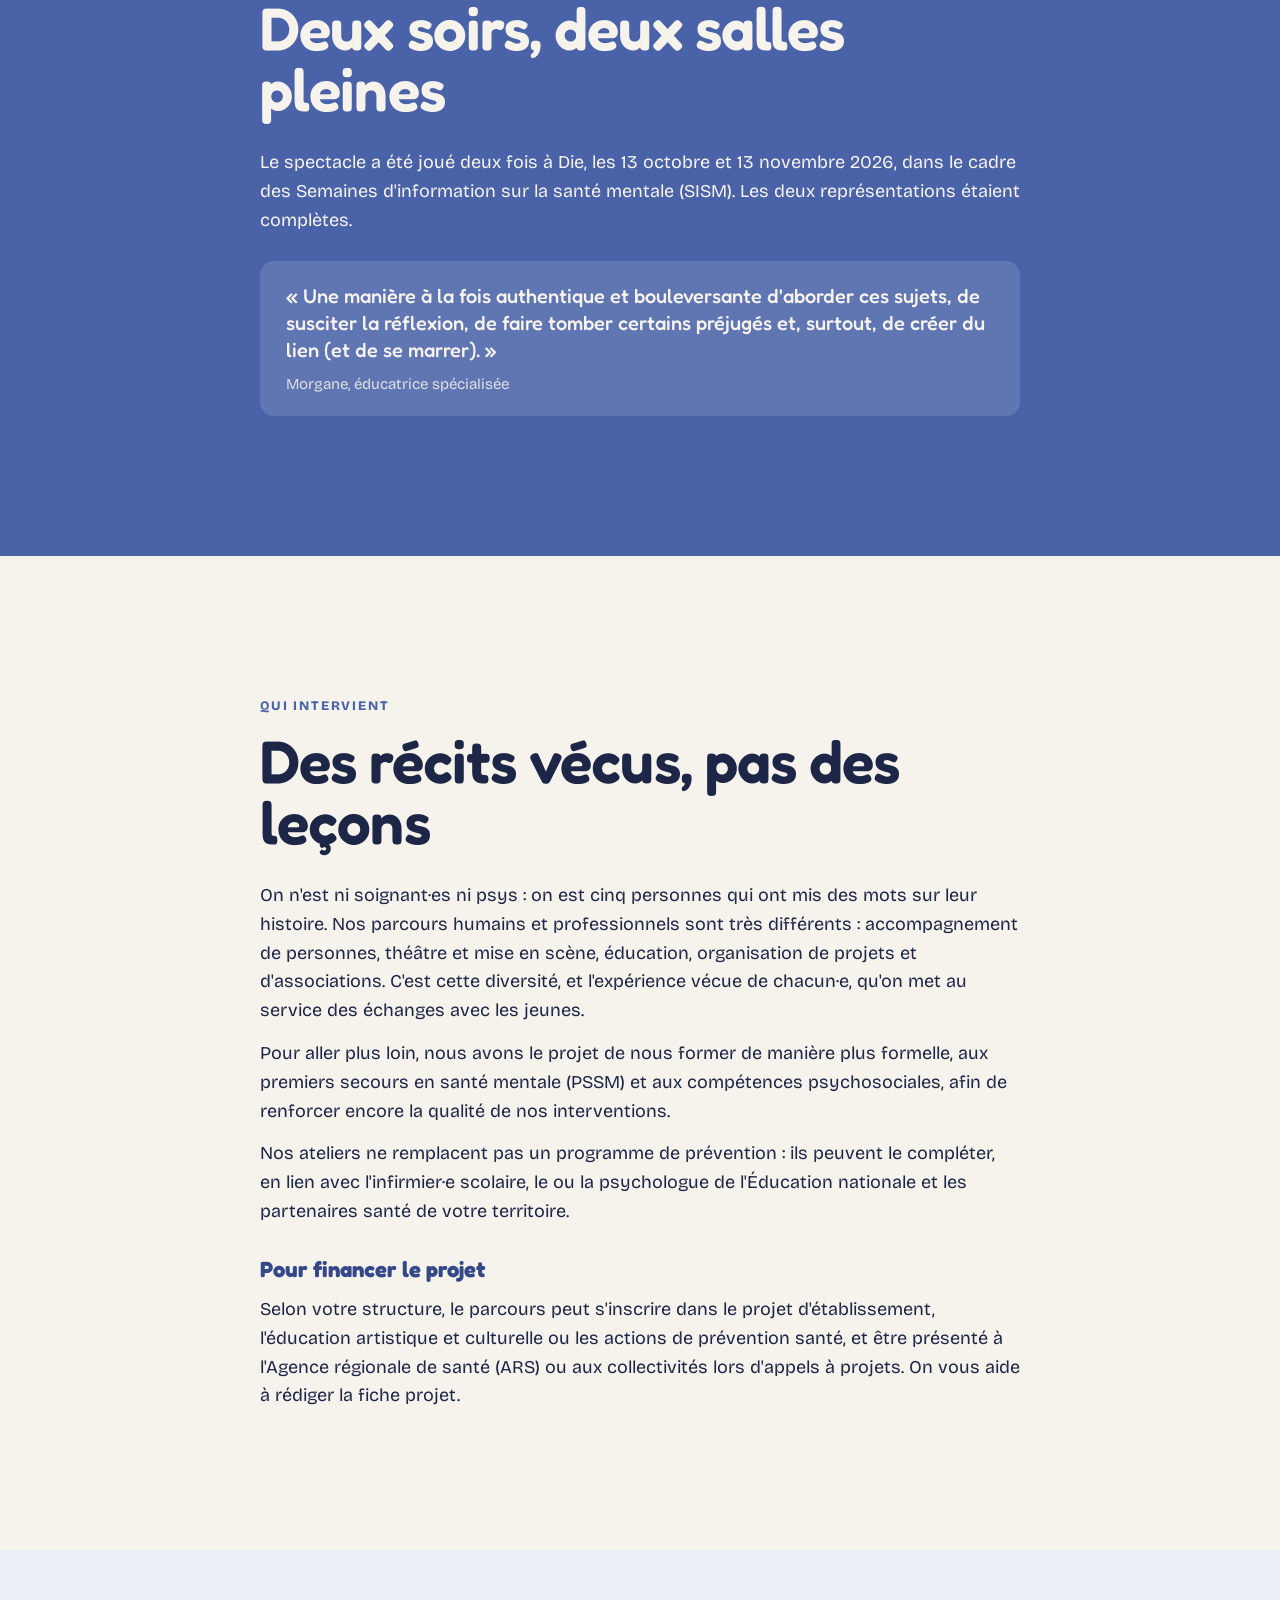
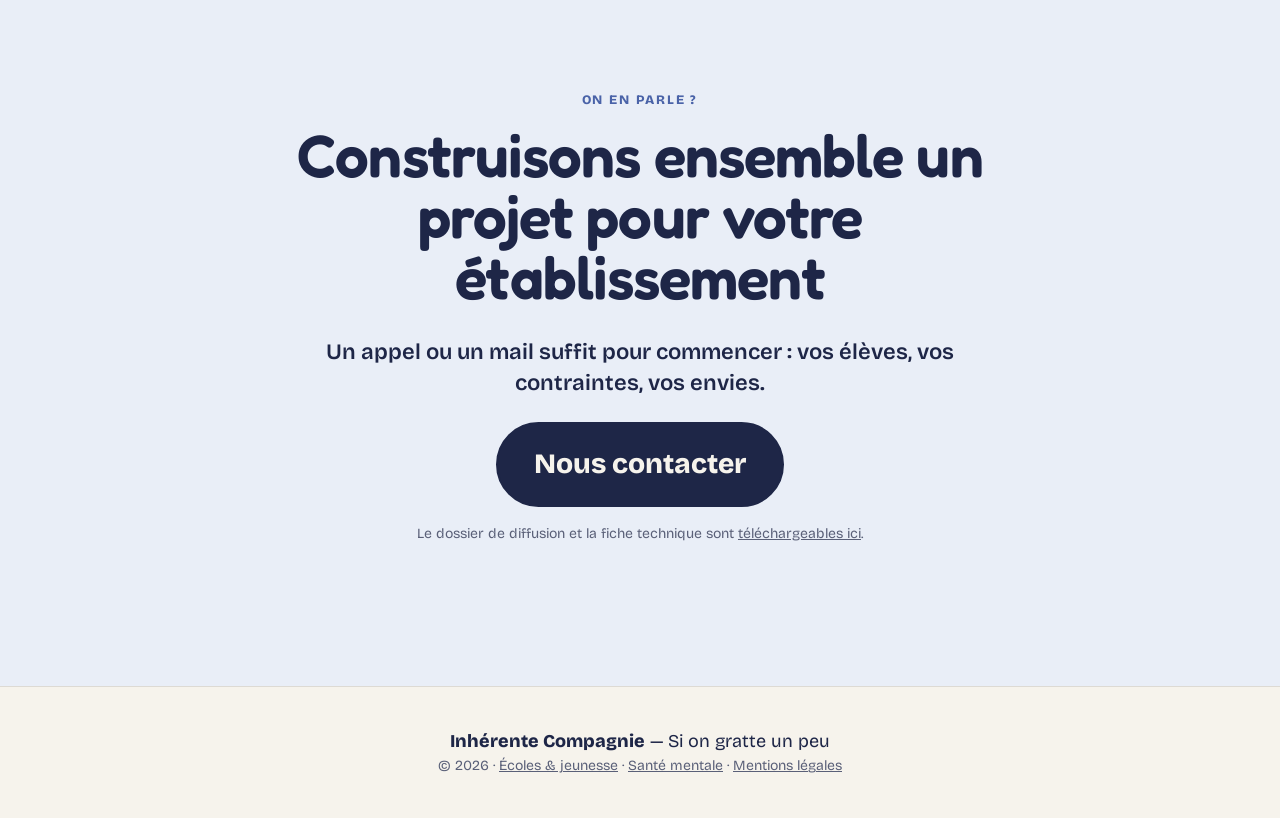
==== commit f23b68fd: "Écoles & jeunesse : parcours de l'équipe mis en avant, formations présentées comme un projet Co-Auth" ====
--- a/ecoles-jeunesse.html
+++ b/ecoles-jeunesse.html
@@ -119,7 +119,8 @@
     <div class="wrap narrow">
       <p class="kicker">Qui intervient</p>
       <h2>Des récits vécus, pas des leçons</h2>
-      <p>On n'est ni soignant·es ni psys : on est cinq personnes qui ont mis des mots sur leur histoire, et une metteuse en scène. Pour accompagner au mieux les échanges, l'équipe se forme aux premiers secours en santé mentale (PSSM) et aux compétences psychosociales.</p>
+      <p>On n'est ni soignant·es ni psys : on est cinq personnes qui ont mis des mots sur leur histoire. Nos parcours humains et professionnels sont très différents : accompagnement de personnes, théâtre et mise en scène, éducation, organisation de projets et d'associations. C'est cette diversité, et l'expérience vécue de chacun·e, qu'on met au service des échanges avec les jeunes.</p>
+      <p>Pour aller plus loin, nous avons le projet de nous former de manière plus formelle, aux premiers secours en santé mentale (PSSM) et aux compétences psychosociales, afin de renforcer encore la qualité de nos interventions.</p>
       <p>Nos ateliers ne remplacent pas un programme de prévention : ils peuvent le compléter, en lien avec l'infirmier·e scolaire, le ou la psychologue de l'Éducation nationale et les partenaires santé de votre territoire.</p>
       <h3 class="ej-h3">Pour financer le projet</h3>
       <p>Selon votre structure, le parcours peut s'inscrire dans le projet d'établissement, l'éducation artistique et culturelle ou les actions de prévention santé, et être présenté à l'Agence régionale de santé (ARS) ou aux collectivités lors d'appels à projets. On vous aide à rédiger la fiche projet.</p>
